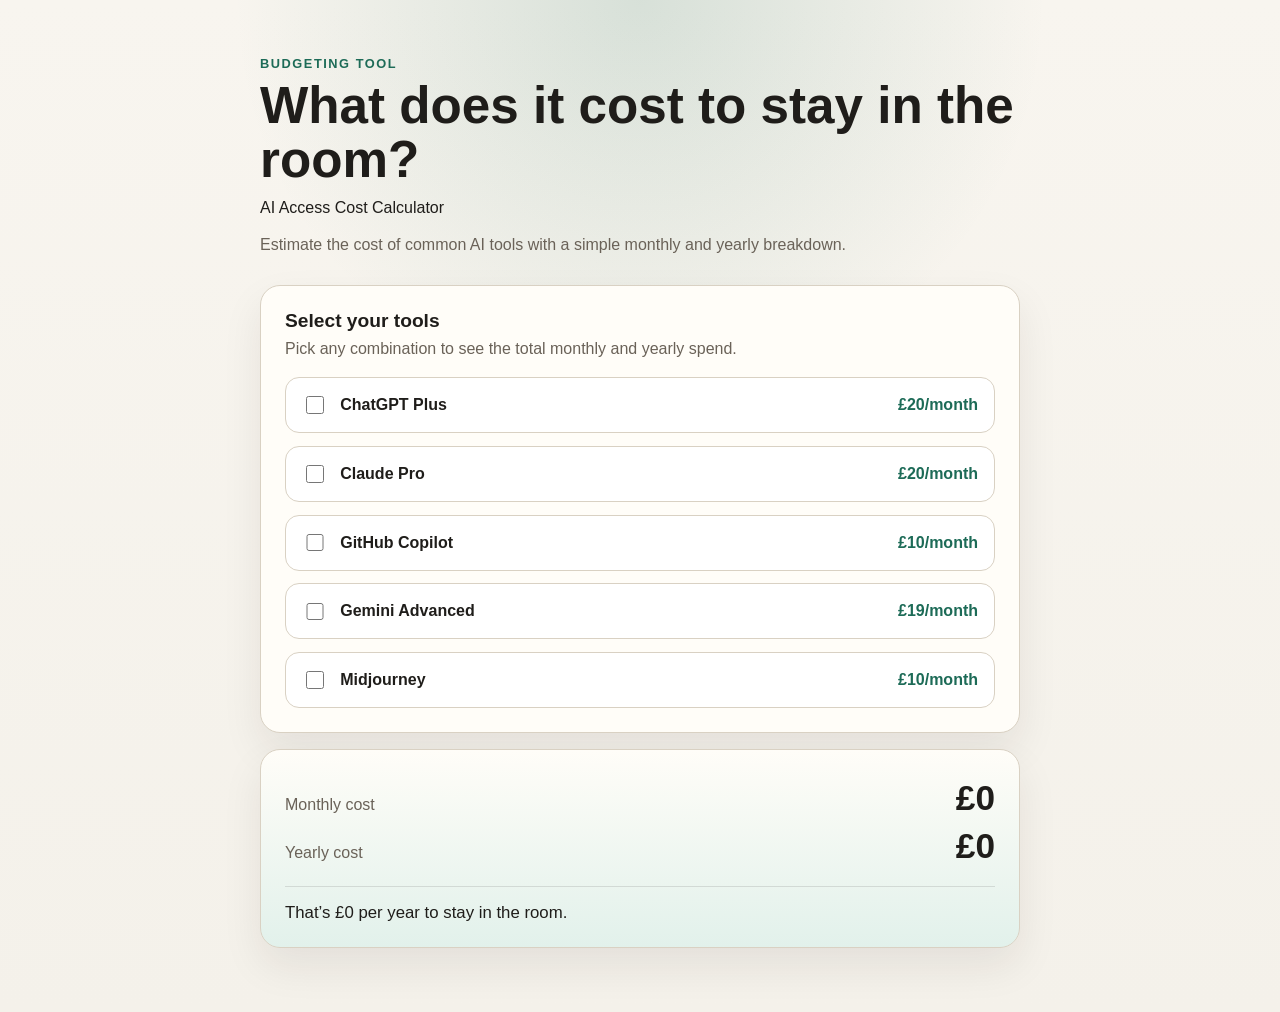
==== index.html @ 226fa5f9 "Add AI Access Cost Calculator app" ====
<!doctype html>
<html lang="en">
  <head>
    <meta charset="UTF-8" />
    <meta name="viewport" content="width=device-width, initial-scale=1.0" />
    <title>AI Access Cost Calculator</title>
    <link rel="stylesheet" href="styles.css" />
  </head>
  <body>
    <main class="calculator">
      <header class="hero">
        <p class="eyebrow">Budgeting Tool</p>
        <h1>What does it cost to stay in the room?</h1>
        <p class="subtitle">AI Access Cost Calculator</p>
        <p class="description">
          Estimate the cost of common AI tools with a simple monthly and yearly
          breakdown.
        </p>
      </header>

      <section class="card" aria-labelledby="tool-list-title">
        <div class="section-heading">
          <h2 id="tool-list-title">Select your tools</h2>
          <p>Pick any combination to see the total monthly and yearly spend.</p>
        </div>

        <form class="tool-list" id="tool-form">
          <label class="tool-option">
            <input type="checkbox" data-price="20" />
            <span>ChatGPT Plus</span>
            <strong>&pound;20/month</strong>
          </label>

          <label class="tool-option">
            <input type="checkbox" data-price="20" />
            <span>Claude Pro</span>
            <strong>&pound;20/month</strong>
          </label>

          <label class="tool-option">
            <input type="checkbox" data-price="10" />
            <span>GitHub Copilot</span>
            <strong>&pound;10/month</strong>
          </label>

          <label class="tool-option">
            <input type="checkbox" data-price="19" />
            <span>Gemini Advanced</span>
            <strong>&pound;19/month</strong>
          </label>

          <label class="tool-option">
            <input type="checkbox" data-price="10" />
            <span>Midjourney</span>
            <strong>&pound;10/month</strong>
          </label>
        </form>
      </section>

      <section class="card results" aria-live="polite">
        <div class="result-row">
          <span>Monthly cost</span>
          <strong id="monthly-cost">&pound;0</strong>
        </div>

        <div class="result-row">
          <span>Yearly cost</span>
          <strong id="yearly-cost">&pound;0</strong>
        </div>

        <p class="summary" id="yearly-summary">
          That&rsquo;s &pound;0 per year to stay in the room.
        </p>
      </section>
    </main>

    <script src="script.js"></script>
  </body>
</html>
---- styles.css ----
:root {
  color-scheme: light;
  --bg: #f4f1ea;
  --panel: #fffdf8;
  --panel-border: #d9d1c3;
  --text: #1f1d1a;
  --muted: #6a6258;
  --accent: #1d6b57;
  --accent-soft: #e2f1eb;
  --shadow: 0 18px 40px rgba(33, 28, 21, 0.08);
}

* {
  box-sizing: border-box;
}

body {
  margin: 0;
  min-height: 100vh;
  font-family: "Segoe UI", Tahoma, Geneva, Verdana, sans-serif;
  background:
    radial-gradient(circle at top, rgba(29, 107, 87, 0.15), transparent 34%),
    linear-gradient(180deg, #f8f5ef 0%, var(--bg) 100%);
  color: var(--text);
}

.calculator {
  width: min(100% - 2rem, 760px);
  margin: 0 auto;
  padding: 3.5rem 0 4rem;
}

.hero {
  margin-bottom: 1.75rem;
}

.eyebrow {
  margin: 0 0 0.5rem;
  font-size: 0.8rem;
  letter-spacing: 0.12em;
  text-transform: uppercase;
  color: var(--accent);
  font-weight: 700;
}

h1,
h2,
p {
  margin-top: 0;
}

h1 {
  margin-bottom: 0.75rem;
  font-size: clamp(2rem, 5vw, 3.2rem);
  line-height: 1.05;
}

.description,
.section-heading p {
  color: var(--muted);
  font-size: 1rem;
  line-height: 1.5;
}

.card {
  background: var(--panel);
  border: 1px solid var(--panel-border);
  border-radius: 20px;
  padding: 1.5rem;
  box-shadow: var(--shadow);
}

.card + .card {
  margin-top: 1rem;
}

.section-heading {
  margin-bottom: 1rem;
}

.section-heading h2 {
  margin-bottom: 0.35rem;
  font-size: 1.2rem;
}

.tool-list {
  display: grid;
  gap: 0.8rem;
}

.tool-option {
  display: grid;
  grid-template-columns: auto 1fr auto;
  align-items: center;
  gap: 0.85rem;
  padding: 0.95rem 1rem;
  border: 1px solid var(--panel-border);
  border-radius: 14px;
  background: #fff;
  cursor: pointer;
  transition: border-color 0.2s ease, transform 0.2s ease, background-color 0.2s ease;
}

.tool-option:hover {
  border-color: var(--accent);
  transform: translateY(-1px);
}

.tool-option input {
  width: 1.1rem;
  height: 1.1rem;
  accent-color: var(--accent);
}

.tool-option span {
  font-weight: 600;
}

.tool-option strong {
  color: var(--accent);
}

.results {
  background: linear-gradient(180deg, var(--panel) 0%, var(--accent-soft) 100%);
}

.result-row {
  display: flex;
  align-items: baseline;
  justify-content: space-between;
  gap: 1rem;
  padding: 0.25rem 0;
}

.result-row span {
  color: var(--muted);
}

.result-row strong {
  font-size: clamp(1.5rem, 4vw, 2.2rem);
}

.summary {
  margin: 1rem 0 0;
  padding-top: 1rem;
  border-top: 1px solid rgba(31, 29, 26, 0.12);
  font-size: 1.05rem;
}

@media (max-width: 640px) {
  .calculator {
    width: min(100% - 1.25rem, 760px);
    padding: 2.5rem 0 3rem;
  }

  .card {
    padding: 1.1rem;
  }

  .tool-option {
    grid-template-columns: auto 1fr;
  }

  .tool-option strong {
    grid-column: 2;
  }

  .result-row {
    flex-direction: column;
    align-items: flex-start;
  }
}
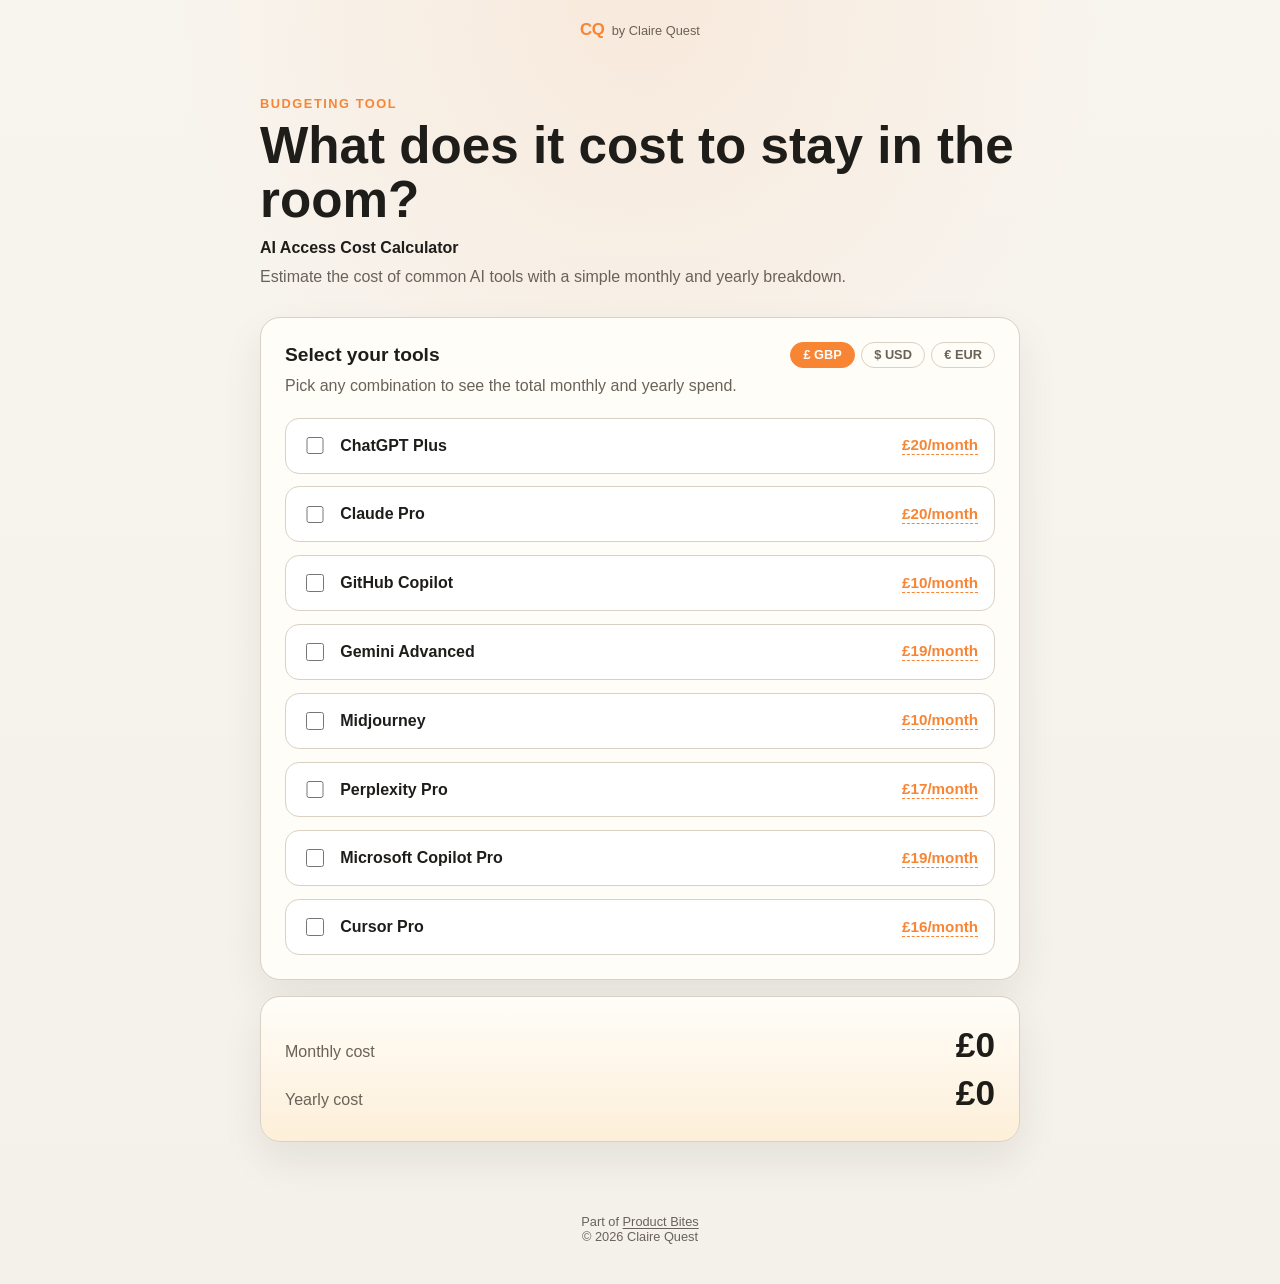
==== commit e19998fe: "Visual update" ====
--- a/index.html
+++ b/index.html
@@ -7,6 +7,13 @@
     <link rel="stylesheet" href="styles.css" />
   </head>
   <body>
+    <header class="page-header">
+      <a href="https://clairequest.dev" class="page-header__link">
+        <span class="monogram">CQ</span>
+        <span class="byline">by Claire Quest</span>
+      </a>
+    </header>
+
     <main class="calculator">
       <header class="hero">
         <p class="eyebrow">Budgeting Tool</p>
@@ -20,59 +27,36 @@
 
       <section class="card" aria-labelledby="tool-list-title">
         <div class="section-heading">
-          <h2 id="tool-list-title">Select your tools</h2>
+          <div class="section-heading__top">
+            <h2 id="tool-list-title">Select your tools</h2>
+            <div class="currency-pills" role="group" aria-label="Select currency">
+              <button class="pill" data-currency="GBP" type="button">£ GBP</button>
+              <button class="pill" data-currency="USD" type="button">$ USD</button>
+              <button class="pill" data-currency="EUR" type="button">€ EUR</button>
+            </div>
+          </div>
           <p>Pick any combination to see the total monthly and yearly spend.</p>
         </div>
-
-        <form class="tool-list" id="tool-form">
-          <label class="tool-option">
-            <input type="checkbox" data-price="20" />
-            <span>ChatGPT Plus</span>
-            <strong>&pound;20/month</strong>
-          </label>
-
-          <label class="tool-option">
-            <input type="checkbox" data-price="20" />
-            <span>Claude Pro</span>
-            <strong>&pound;20/month</strong>
-          </label>
-
-          <label class="tool-option">
-            <input type="checkbox" data-price="10" />
-            <span>GitHub Copilot</span>
-            <strong>&pound;10/month</strong>
-          </label>
-
-          <label class="tool-option">
-            <input type="checkbox" data-price="19" />
-            <span>Gemini Advanced</span>
-            <strong>&pound;19/month</strong>
-          </label>
-
-          <label class="tool-option">
-            <input type="checkbox" data-price="10" />
-            <span>Midjourney</span>
-            <strong>&pound;10/month</strong>
-          </label>
-        </form>
+        <form class="tool-list" id="tool-form"></form>
       </section>
 
-      <section class="card results" aria-live="polite">
+      <section class="card results" aria-live="polite" aria-atomic="true">
         <div class="result-row">
           <span>Monthly cost</span>
-          <strong id="monthly-cost">&pound;0</strong>
+          <strong id="monthly-cost">£0</strong>
         </div>
-
         <div class="result-row">
           <span>Yearly cost</span>
-          <strong id="yearly-cost">&pound;0</strong>
+          <strong id="yearly-cost">£0</strong>
         </div>
-
-        <p class="summary" id="yearly-summary">
-          That&rsquo;s &pound;0 per year to stay in the room.
-        </p>
+        <p class="equivalence" id="equivalence" hidden></p>
       </section>
     </main>
+
+    <footer class="page-footer">
+      <p>Part of <a href="https://clairequest.dev/product-bites/sparks">Product Bites</a></p>
+      <p>&copy; <span id="copyright-year"></span> Claire Quest</p>
+    </footer>
 
     <script src="script.js"></script>
   </body>
--- a/styles.css
+++ b/styles.css
@@ -5,8 +5,8 @@
   --panel-border: #d9d1c3;
   --text: #1f1d1a;
   --muted: #6a6258;
-  --accent: #1d6b57;
-  --accent-soft: #e2f1eb;
+  --accent: #F78534;
+  --accent-soft: #fdefd9;
   --shadow: 0 18px 40px rgba(33, 28, 21, 0.08);
 }
 
@@ -19,16 +19,52 @@
   min-height: 100vh;
   font-family: "Segoe UI", Tahoma, Geneva, Verdana, sans-serif;
   background:
-    radial-gradient(circle at top, rgba(29, 107, 87, 0.15), transparent 34%),
+    radial-gradient(circle at top, rgba(247, 133, 52, 0.1), transparent 34%),
     linear-gradient(180deg, #f8f5ef 0%, var(--bg) 100%);
   color: var(--text);
 }
+
+/* ─── PAGE HEADER ─────────────────────────────────────────────── */
+
+.page-header {
+  text-align: center;
+  padding: 1.25rem 1rem 0;
+}
+
+.page-header__link {
+  display: inline-flex;
+  align-items: center;
+  gap: 0.45rem;
+  text-decoration: none;
+  color: inherit;
+}
+
+.page-header__link:hover .byline {
+  color: var(--text);
+}
+
+.monogram {
+  font-weight: 800;
+  font-size: 1.05rem;
+  color: var(--accent);
+  letter-spacing: -0.02em;
+}
+
+.byline {
+  font-size: 0.8rem;
+  color: var(--muted);
+  transition: color 0.15s ease;
+}
+
+/* ─── LAYOUT ──────────────────────────────────────────────────── */
 
 .calculator {
   width: min(100% - 2rem, 760px);
   margin: 0 auto;
   padding: 3.5rem 0 4rem;
 }
+
+/* ─── HERO ────────────────────────────────────────────────────── */
 
 .hero {
   margin-bottom: 1.75rem;
@@ -55,12 +91,21 @@
   line-height: 1.05;
 }
 
+.subtitle {
+  margin-bottom: 0.5rem;
+  font-weight: 600;
+  color: var(--text);
+}
+
 .description,
 .section-heading p {
   color: var(--muted);
   font-size: 1rem;
   line-height: 1.5;
-}
+  margin-bottom: 0;
+}
+
+/* ─── CARDS ───────────────────────────────────────────────────── */
 
 .card {
   background: var(--panel);
@@ -74,14 +119,56 @@
   margin-top: 1rem;
 }
 
+/* ─── SECTION HEADING + CURRENCY PILLS ───────────────────────── */
+
 .section-heading {
-  margin-bottom: 1rem;
-}
-
-.section-heading h2 {
+  margin-bottom: 1.25rem;
+}
+
+.section-heading__top {
+  display: flex;
+  align-items: center;
+  justify-content: space-between;
+  flex-wrap: wrap;
+  gap: 0.75rem;
   margin-bottom: 0.35rem;
+}
+
+.section-heading__top h2 {
+  margin-bottom: 0;
   font-size: 1.2rem;
 }
+
+.currency-pills {
+  display: flex;
+  gap: 0.4rem;
+}
+
+.pill {
+  padding: 0.3rem 0.75rem;
+  border: 1.5px solid var(--panel-border);
+  border-radius: 999px;
+  background: transparent;
+  font-size: 0.8rem;
+  font-weight: 600;
+  cursor: pointer;
+  color: var(--muted);
+  font-family: inherit;
+  transition: border-color 0.15s ease, color 0.15s ease, background-color 0.15s ease;
+}
+
+.pill:hover {
+  border-color: var(--accent);
+  color: var(--accent);
+}
+
+.pill--active {
+  background: var(--accent);
+  border-color: var(--accent);
+  color: #fff;
+}
+
+/* ─── TOOL LIST ───────────────────────────────────────────────── */
 
 .tool-list {
   display: grid;
@@ -97,7 +184,6 @@
   border: 1px solid var(--panel-border);
   border-radius: 14px;
   background: #fff;
-  cursor: pointer;
   transition: border-color 0.2s ease, transform 0.2s ease, background-color 0.2s ease;
 }
 
@@ -106,19 +192,55 @@
   transform: translateY(-1px);
 }
 
-.tool-option input {
+.tool-option--checked {
+  background: var(--accent-soft);
+  border-color: var(--accent);
+}
+
+.tool-check {
   width: 1.1rem;
   height: 1.1rem;
   accent-color: var(--accent);
-}
-
-.tool-option span {
+  cursor: pointer;
+  flex-shrink: 0;
+}
+
+.tool-name {
   font-weight: 600;
-}
-
-.tool-option strong {
-  color: var(--accent);
-}
+  cursor: pointer;
+  user-select: none;
+}
+
+.tool-price {
+  color: var(--accent);
+  font-weight: 700;
+  cursor: pointer;
+  border-bottom: 1px dashed var(--accent);
+  padding-bottom: 1px;
+  font-size: 0.95rem;
+  white-space: nowrap;
+  transition: opacity 0.15s ease;
+}
+
+.tool-price:hover {
+  opacity: 0.75;
+}
+
+.tool-price-input {
+  width: 6rem;
+  padding: 0.2rem 0.4rem;
+  border: 1.5px solid var(--accent);
+  border-radius: 6px;
+  font-size: 0.95rem;
+  font-family: inherit;
+  font-weight: 700;
+  text-align: right;
+  color: var(--accent);
+  background: #fff;
+  outline: none;
+}
+
+/* ─── RESULTS ─────────────────────────────────────────────────── */
 
 .results {
   background: linear-gradient(180deg, var(--panel) 0%, var(--accent-soft) 100%);
@@ -140,12 +262,39 @@
   font-size: clamp(1.5rem, 4vw, 2.2rem);
 }
 
-.summary {
+.equivalence {
   margin: 1rem 0 0;
   padding-top: 1rem;
   border-top: 1px solid rgba(31, 29, 26, 0.12);
   font-size: 1.05rem;
-}
+  color: var(--accent);
+  font-weight: 600;
+  line-height: 1.45;
+}
+
+/* ─── PAGE FOOTER ─────────────────────────────────────────────── */
+
+.page-footer {
+  text-align: center;
+  padding: 0.5rem 1rem 2.5rem;
+  font-size: 0.8rem;
+  color: var(--muted);
+}
+
+.page-footer p {
+  margin: 0;
+}
+
+.page-footer a {
+  color: var(--muted);
+  text-underline-offset: 2px;
+}
+
+.page-footer a:hover {
+  color: var(--text);
+}
+
+/* ─── RESPONSIVE ──────────────────────────────────────────────── */
 
 @media (max-width: 640px) {
   .calculator {
@@ -161,7 +310,8 @@
     grid-template-columns: auto 1fr;
   }
 
-  .tool-option strong {
+  .tool-price,
+  .tool-price-input {
     grid-column: 2;
   }
 
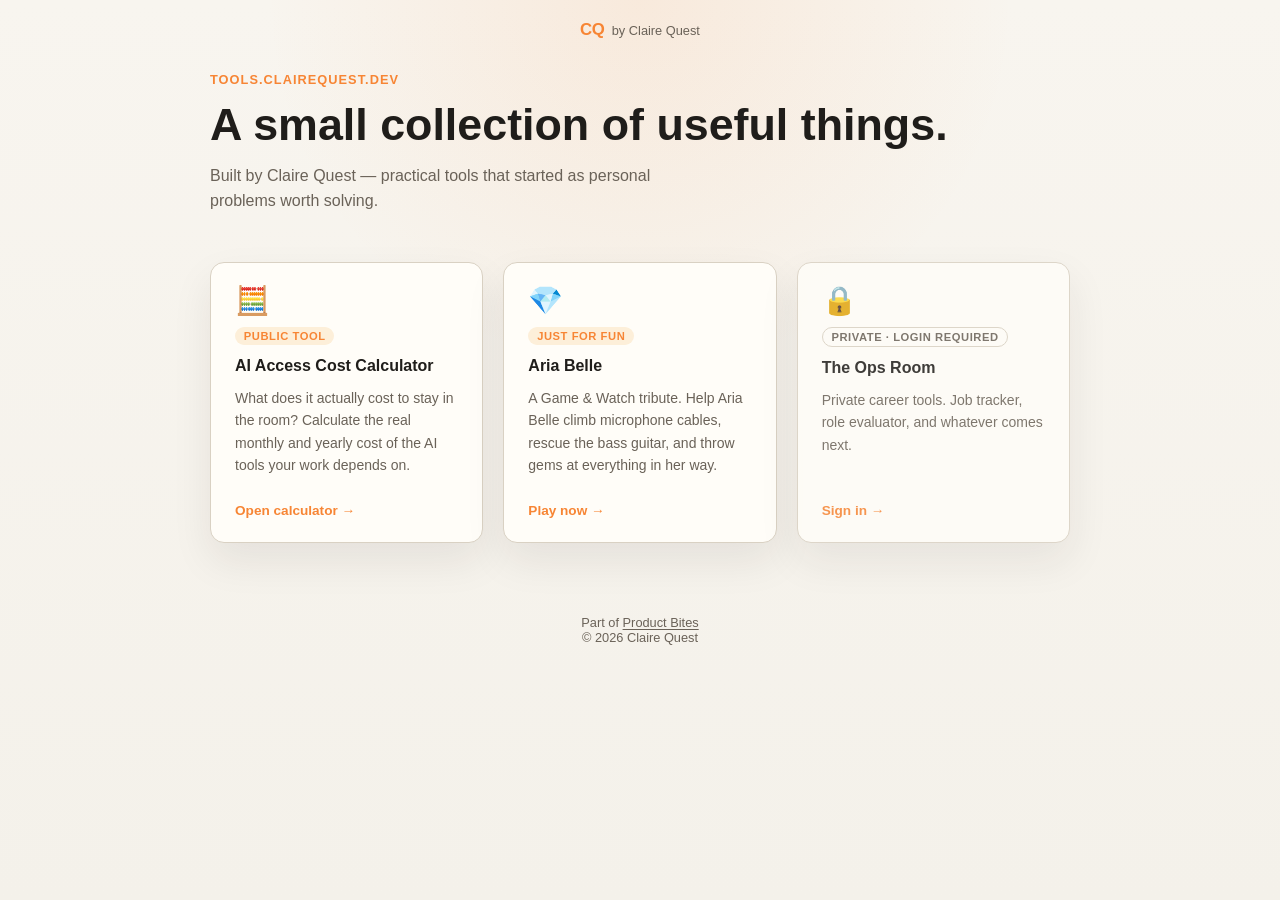
==== commit 9f9e27d8: "feat: tools homepage with tool cards - Rename index.html → calculator.html (calculator unchanged) - " ====
--- a/index.html
+++ b/index.html
@@ -1,63 +1,182 @@
 <!doctype html>
 <html lang="en">
-  <head>
-    <meta charset="UTF-8" />
-    <meta name="viewport" content="width=device-width, initial-scale=1.0" />
-    <title>AI Access Cost Calculator</title>
-    <link rel="stylesheet" href="styles.css" />
-  </head>
-  <body>
-    <header class="page-header">
-      <a href="https://clairequest.dev" class="page-header__link">
-        <span class="monogram">CQ</span>
-        <span class="byline">by Claire Quest</span>
-      </a>
+<head>
+  <meta charset="UTF-8" />
+  <meta name="viewport" content="width=device-width, initial-scale=1.0" />
+  <title>tools.clairequest.dev</title>
+  <link rel="stylesheet" href="styles.css" />
+  <style>
+    .homepage {
+      max-width: 900px;
+      margin: 0 auto;
+      padding: 2rem 1.25rem 4rem;
+    }
+
+    .homepage .hero {
+      margin-bottom: 3rem;
+    }
+
+    .homepage .hero .eyebrow {
+      font-size: 0.8rem;
+      font-weight: 700;
+      letter-spacing: 0.08em;
+      text-transform: uppercase;
+      color: var(--accent);
+      margin-bottom: 0.75rem;
+    }
+
+    .homepage .hero h1 {
+      font-size: clamp(1.8rem, 4vw, 2.8rem);
+      font-weight: 800;
+      line-height: 1.15;
+      margin-bottom: 0.75rem;
+      color: var(--text);
+    }
+
+    .homepage .hero .subtext {
+      color: var(--muted);
+      font-size: 1rem;
+      max-width: 480px;
+      line-height: 1.6;
+    }
+
+    .tool-grid {
+      display: grid;
+      grid-template-columns: 1fr;
+      gap: 1.25rem;
+    }
+
+    @media (min-width: 640px) {
+      .tool-grid {
+        grid-template-columns: repeat(3, 1fr);
+      }
+    }
+
+    .tool-card {
+      background: var(--panel);
+      border: 1px solid var(--panel-border);
+      border-radius: 14px;
+      box-shadow: var(--shadow);
+      padding: 1.5rem;
+      display: flex;
+      flex-direction: column;
+      gap: 0.75rem;
+      transition: transform 0.15s ease, border-color 0.15s ease;
+      text-decoration: none;
+      color: inherit;
+    }
+
+    .tool-card:hover {
+      transform: translateY(-2px);
+      border-color: var(--accent);
+    }
+
+    .tool-card--muted {
+      opacity: 0.85;
+    }
+
+    .tool-card__icon {
+      font-size: 1.75rem;
+      line-height: 1;
+    }
+
+    .tool-card__tag {
+      display: inline-block;
+      font-size: 0.7rem;
+      font-weight: 700;
+      letter-spacing: 0.05em;
+      text-transform: uppercase;
+      padding: 0.2rem 0.55rem;
+      border-radius: 99px;
+      background: var(--accent-soft);
+      color: var(--accent);
+      width: fit-content;
+    }
+
+    .tool-card__tag--muted {
+      background: transparent;
+      color: var(--muted);
+      border: 1px solid var(--panel-border);
+    }
+
+    .tool-card__title {
+      font-size: 1rem;
+      font-weight: 700;
+      color: var(--text);
+      margin: 0;
+    }
+
+    .tool-card__desc {
+      font-size: 0.875rem;
+      color: var(--muted);
+      line-height: 1.6;
+      flex: 1;
+    }
+
+    .tool-card__link {
+      font-size: 0.85rem;
+      font-weight: 700;
+      color: var(--accent);
+      text-decoration: none;
+      margin-top: auto;
+    }
+
+    .tool-card__link:hover {
+      text-decoration: underline;
+    }
+  </style>
+</head>
+<body>
+  <header class="page-header">
+    <a href="https://clairequest.dev" class="page-header__link">
+      <span class="monogram">CQ</span>
+      <span class="byline">by Claire Quest</span>
+    </a>
+  </header>
+
+  <main class="homepage">
+    <header class="hero">
+      <p class="eyebrow">tools.clairequest.dev</p>
+      <h1>A small collection of useful things.</h1>
+      <p class="subtext">Built by Claire Quest — practical tools that started as personal problems worth solving.</p>
     </header>
 
-    <main class="calculator">
-      <header class="hero">
-        <p class="eyebrow">Budgeting Tool</p>
-        <h1>What does it cost to stay in the room?</h1>
-        <p class="subtitle">AI Access Cost Calculator</p>
-        <p class="description">
-          Estimate the cost of common AI tools with a simple monthly and yearly
-          breakdown.
-        </p>
-      </header>
+    <div class="tool-grid">
 
-      <section class="card" aria-labelledby="tool-list-title">
-        <div class="section-heading">
-          <div class="section-heading__top">
-            <h2 id="tool-list-title">Select your tools</h2>
-            <div class="currency-pills" role="group" aria-label="Select currency">
-              <button class="pill" data-currency="GBP" type="button">£ GBP</button>
-              <button class="pill" data-currency="USD" type="button">$ USD</button>
-              <button class="pill" data-currency="EUR" type="button">€ EUR</button>
-            </div>
-          </div>
-          <p>Pick any combination to see the total monthly and yearly spend.</p>
-        </div>
-        <form class="tool-list" id="tool-form"></form>
-      </section>
+      <div class="tool-card">
+        <span class="tool-card__icon">🧮</span>
+        <span class="tool-card__tag">Public tool</span>
+        <h2 class="tool-card__title">AI Access Cost Calculator</h2>
+        <p class="tool-card__desc">What does it actually cost to stay in the room? Calculate the real monthly and yearly cost of the AI tools your work depends on.</p>
+        <a class="tool-card__link" href="/calculator">Open calculator →</a>
+      </div>
 
-      <section class="card results" aria-live="polite" aria-atomic="true">
-        <div class="result-row">
-          <span>Monthly cost</span>
-          <strong id="monthly-cost">£0</strong>
-        </div>
-        <div class="result-row">
-          <span>Yearly cost</span>
-          <strong id="yearly-cost">£0</strong>
-        </div>
-        <p class="equivalence" id="equivalence" hidden></p>
-      </section>
-    </main>
+      <div class="tool-card">
+        <span class="tool-card__icon">💎</span>
+        <span class="tool-card__tag">Just for fun</span>
+        <h2 class="tool-card__title">Aria Belle</h2>
+        <p class="tool-card__desc">A Game &amp; Watch tribute. Help Aria Belle climb microphone cables, rescue the bass guitar, and throw gems at everything in her way.</p>
+        <a class="tool-card__link" href="#">Play now →</a>
+      </div>
 
-    <footer class="page-footer">
-      <p>Part of <a href="https://clairequest.dev/product-bites/sparks">Product Bites</a></p>
-      <p>&copy; <span id="copyright-year"></span> Claire Quest</p>
-    </footer>
+      <div class="tool-card tool-card--muted">
+        <span class="tool-card__icon">🔒</span>
+        <span class="tool-card__tag tool-card__tag--muted">Private · Login required</span>
+        <h2 class="tool-card__title">The Ops Room</h2>
+        <p class="tool-card__desc">Private career tools. Job tracker, role evaluator, and whatever comes next.</p>
+        <a class="tool-card__link" href="https://tools.clairequest.dev/career">Sign in →</a>
+      </div>
 
-    <script src="script.js"></script>
-  </body>
+    </div>
+  </main>
+
+  <footer class="page-footer">
+    <p>Part of <a href="https://clairequest.dev/product-bites/sparks">Product Bites</a></p>
+    <p>&copy; <span id="copyright-year"></span> Claire Quest</p>
+  </footer>
+
+  <script>
+    document.getElementById('copyright-year').textContent = new Date().getFullYear();
+  </script>
+</body>
 </html>
